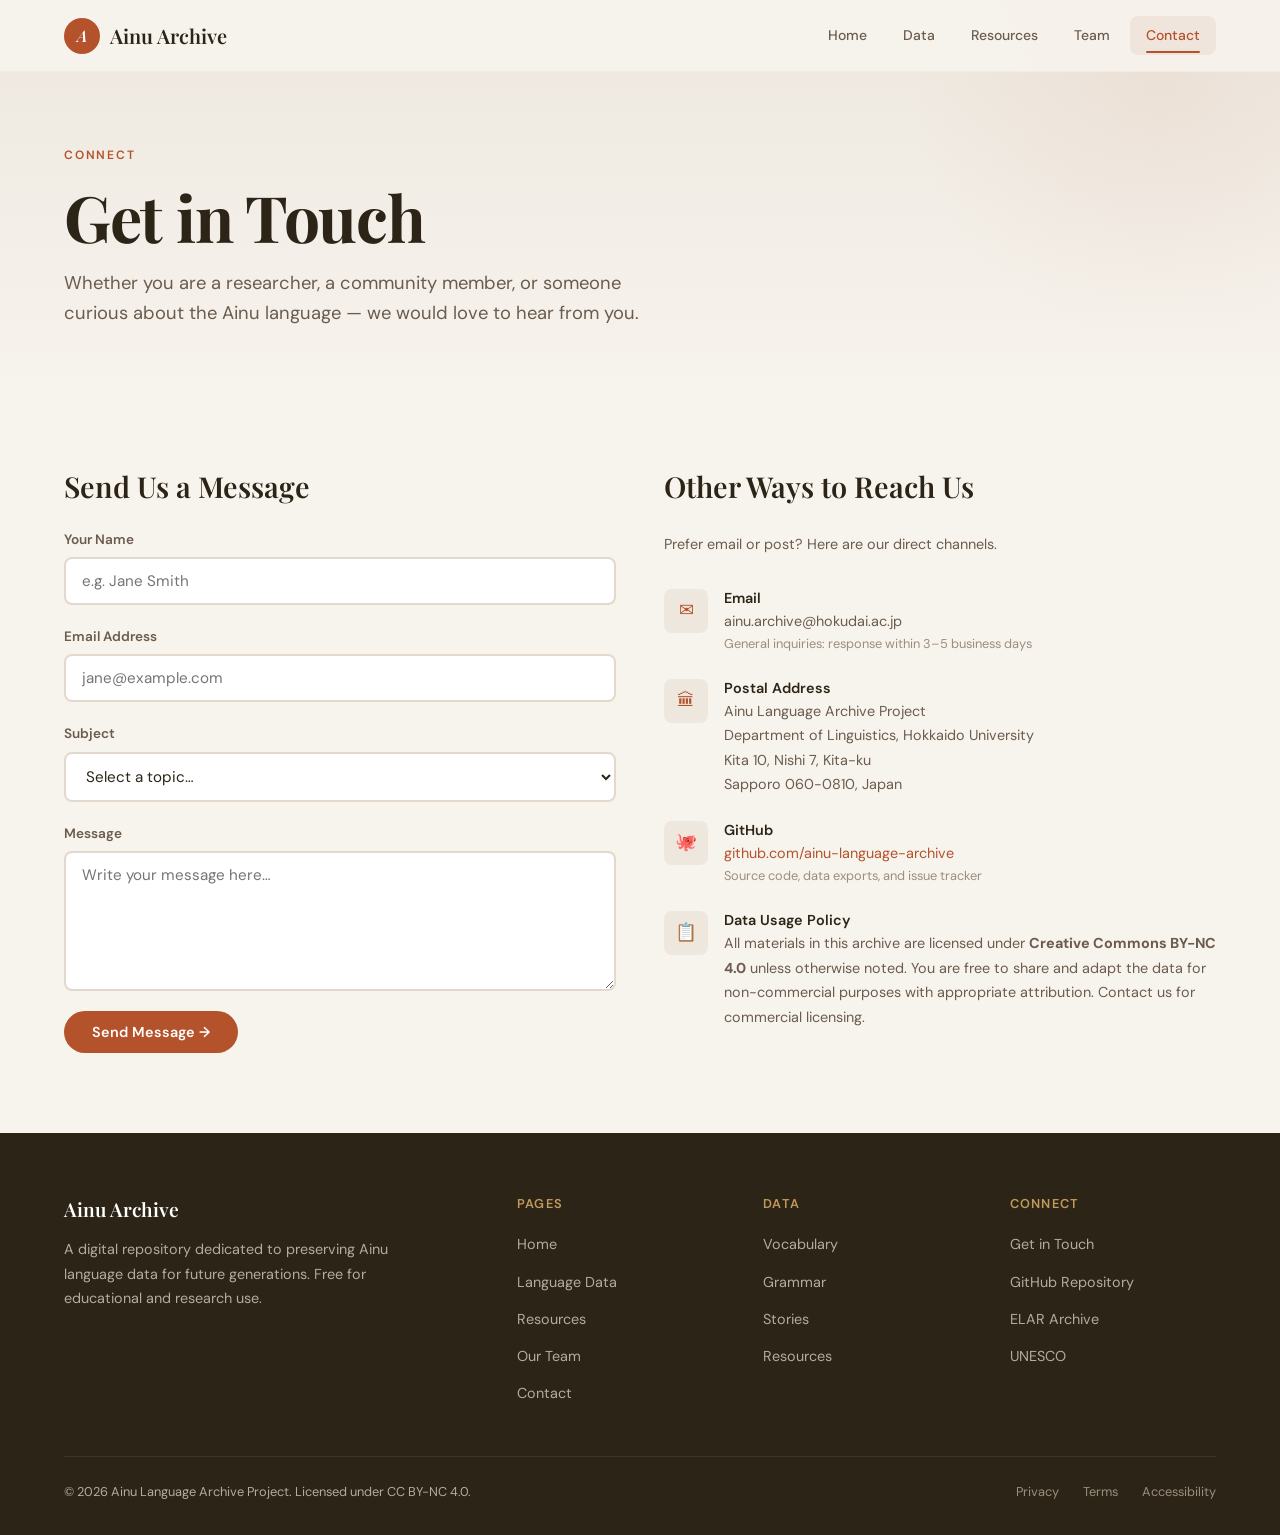
==== contact.html @ e093f1e3 "Add files via upload" ====
<!DOCTYPE html>
<html lang="en">
<head>
  <meta charset="UTF-8" />
  <meta name="viewport" content="width=device-width, initial-scale=1.0" />
  <title>Contact — Ainu Archive</title>
  <meta name="description" content="Get in touch with the Ainu Language Archive team for research inquiries, collaboration, or community engagement." />
  <link rel="stylesheet" href="css/style.css" />
  <link rel="icon" type="image/svg+xml" href="data:image/svg+xml,%3Csvg xmlns='http://www.w3.org/2000/svg' viewBox='0 0 36 36'%3E%3Ccircle cx='18' cy='18' r='18' fill='%23B4522C'/%3E%3Ctext x='18' y='24' text-anchor='middle' fill='white' font-size='18' font-family='serif' font-style='italic'%3EA%3C/text%3E%3C/svg%3E" />
</head>
<body>

  <!-- ========== NAVIGATION ========== -->
  <nav class="site-nav">
    <div class="nav-inner">
      <a href="index.html" class="nav-logo">
        <span class="nav-logo-icon">A</span>
        <span>Ainu Archive</span>
      </a>
      <button class="nav-hamburger" aria-label="Toggle navigation menu">
        <span></span><span></span><span></span>
      </button>
      <ul class="nav-links">
        <li><a href="index.html">Home</a></li>
        <li><a href="data.html">Data</a></li>
        <li><a href="resources.html">Resources</a></li>
        <li><a href="team.html">Team</a></li>
        <li><a href="contact.html" class="active">Contact</a></li>
      </ul>
    </div>
  </nav>

  <!-- ========== PAGE HEADER ========== -->
  <header class="page-header">
    <div class="container">
      <span class="section-label">Connect</span>
      <h1>Get in Touch</h1>
      <p>Whether you are a researcher, a community member, or someone curious about the Ainu language — we would love to hear from you.</p>
    </div>
  </header>

  <!-- ========== CONTACT SECTION ========== -->
  <section class="section">
    <div class="container">
      <div class="contact-grid">
        <!-- Contact Form -->
        <div class="fade-in">
          <h3 style="margin-bottom: 24px;">Send Us a Message</h3>
          <form class="contact-form">
            <div class="form-group">
              <label for="name">Your Name</label>
              <input type="text" id="name" name="name" placeholder="e.g. Jane Smith" required />
            </div>
            <div class="form-group">
              <label for="email">Email Address</label>
              <input type="email" id="email" name="email" placeholder="jane@example.com" required />
            </div>
            <div class="form-group">
              <label for="subject">Subject</label>
              <select id="subject" name="subject">
                <option value="">Select a topic…</option>
                <option value="research">Research Inquiry</option>
                <option value="data">Data Access / Contribution</option>
                <option value="community">Community Collaboration</option>
                <option value="education">Educational Use</option>
                <option value="media">Media / Press</option>
                <option value="other">Other</option>
              </select>
            </div>
            <div class="form-group">
              <label for="message">Message</label>
              <textarea id="message" name="message" placeholder="Write your message here…" required></textarea>
            </div>
            <button type="submit" class="btn btn-primary" style="align-self: flex-start;">
              Send Message →
            </button>
          </form>
        </div>

        <!-- Contact Info -->
        <div class="contact-info fade-in fade-in-delay-2">
          <h3 style="margin-bottom: 4px;">Other Ways to Reach Us</h3>
          <p style="color: var(--color-text-secondary); margin-bottom: 8px; font-size: 0.9rem;">
            Prefer email or post? Here are our direct channels.
          </p>

          <div class="contact-item">
            <div class="contact-item-icon">✉</div>
            <div>
              <h4>Email</h4>
              <p>ainu.archive@hokudai.ac.jp</p>
              <p style="font-size: 0.8rem; color: var(--color-text-muted);">General inquiries: response within 3–5 business days</p>
            </div>
          </div>

          <div class="contact-item">
            <div class="contact-item-icon">🏛</div>
            <div>
              <h4>Postal Address</h4>
              <p>
                Ainu Language Archive Project<br/>
                Department of Linguistics, Hokkaido University<br/>
                Kita 10, Nishi 7, Kita-ku<br/>
                Sapporo 060-0810, Japan
              </p>
            </div>
          </div>

          <div class="contact-item">
            <div class="contact-item-icon">🐙</div>
            <div>
              <h4>GitHub</h4>
              <p><a href="#">github.com/ainu-language-archive</a></p>
              <p style="font-size: 0.8rem; color: var(--color-text-muted);">Source code, data exports, and issue tracker</p>
            </div>
          </div>

          <div class="contact-item">
            <div class="contact-item-icon">📋</div>
            <div>
              <h4>Data Usage Policy</h4>
              <p style="font-size: 0.9rem;">
                All materials in this archive are licensed under
                <strong>Creative Commons BY-NC 4.0</strong> unless otherwise noted.
                You are free to share and adapt the data for non-commercial purposes
                with appropriate attribution. Contact us for commercial licensing.
              </p>
            </div>
          </div>
        </div>
      </div>
    </div>
  </section>

  <!-- ========== FOOTER ========== -->
  <footer class="site-footer">
    <div class="container">
      <div class="footer-grid">
        <div class="footer-brand">
          <div class="footer-logo">Ainu Archive</div>
          <p>A digital repository dedicated to preserving Ainu language data for future generations. Free for educational and research use.</p>
        </div>
        <div>
          <div class="footer-heading">Pages</div>
          <ul class="footer-links">
            <li><a href="index.html">Home</a></li>
            <li><a href="data.html">Language Data</a></li>
            <li><a href="resources.html">Resources</a></li>
            <li><a href="team.html">Our Team</a></li>
            <li><a href="contact.html">Contact</a></li>
          </ul>
        </div>
        <div>
          <div class="footer-heading">Data</div>
          <ul class="footer-links">
            <li><a href="data.html">Vocabulary</a></li>
            <li><a href="data.html">Grammar</a></li>
            <li><a href="data.html">Stories</a></li>
            <li><a href="resources.html">Resources</a></li>
          </ul>
        </div>
        <div>
          <div class="footer-heading">Connect</div>
          <ul class="footer-links">
            <li><a href="contact.html">Get in Touch</a></li>
            <li><a href="#">GitHub Repository</a></li>
            <li><a href="#">ELAR Archive</a></li>
            <li><a href="#">UNESCO</a></li>
          </ul>
        </div>
      </div>
      <div class="footer-bottom">
        <span>&copy; <span id="copyright-year">2026</span> Ainu Language Archive Project. Licensed under CC BY-NC 4.0.</span>
        <div class="footer-bottom-links">
          <a href="#">Privacy</a>
          <a href="#">Terms</a>
          <a href="#">Accessibility</a>
        </div>
      </div>
    </div>
  </footer>

  <script src="js/main.js"></script>
</body>
</html>
---- css/style.css ----
/* =============================================
   ECHOES OF A LIVING LANGUAGE — Design System
   Endangered Language Archive
   ============================================= */

/* --- Fonts --- */
@import url('https://fonts.googleapis.com/css2?family=Playfair+Display:ital,wght@0,400;0,500;0,600;0,700;1,400;1,500&family=DM+Sans:ital,opsz,wght@0,9..40,300;0,9..40,400;0,9..40,500;0,9..40,600;0,9..40,700;1,9..40,400&family=Noto+Serif+SC:wght@400;600&display=swap');

/* --- CSS Custom Properties --- */
:root {
  --color-bg: #F7F3ED;
  --color-bg-alt: #EDE7DE;
  --color-bg-card: #FFFFFF;
  --color-bg-dark: #2C2416;
  --color-text-primary: #2C2416;
  --color-text-secondary: #6B5C4E;
  --color-text-muted: #9C8E7E;
  --color-accent: #B4522C;
  --color-accent-dark: #8A3C1C;
  --color-accent-light: #E8C8B8;
  --color-gold: #C49A5C;
  --color-gold-light: #E8D5B8;
  --color-sage: #7A8D5A;
  --color-sage-light: #D3DFC4;
  --color-border: #E2D9CC;
  --color-border-light: #F0EBE3;
  --color-overlay: rgba(44, 36, 22, 0.6);
  --color-shadow: rgba(44, 36, 22, 0.08);

  --font-display: 'Playfair Display', Georgia, 'Times New Roman', serif;
  --font-body: 'DM Sans', -apple-system, BlinkMacSystemFont, 'Segoe UI', sans-serif;

  --max-width: 1200px;
  --max-width-narrow: 880px;
  --nav-height: 72px;
  --border-radius: 12px;
  --border-radius-sm: 8px;
  --transition: 0.3s cubic-bezier(0.4, 0, 0.2, 1);
}

/* --- Reset & Base --- */
*, *::before, *::after {
  margin: 0;
  padding: 0;
  box-sizing: border-box;
}

html {
  scroll-behavior: smooth;
  font-size: 16px;
}

body {
  font-family: var(--font-body);
  color: var(--color-text-primary);
  background-color: var(--color-bg);
  line-height: 1.7;
  -webkit-font-smoothing: antialiased;
  -moz-osx-font-smoothing: grayscale;
}

img {
  max-width: 100%;
  height: auto;
  display: block;
}

a {
  color: var(--color-accent);
  text-decoration: none;
  transition: color var(--transition);
}
a:hover {
  color: var(--color-accent-dark);
}

::selection {
  background: var(--color-accent-light);
  color: var(--color-text-primary);
}

/* --- Typography --- */
h1, h2, h3, h4, h5 {
  font-family: var(--font-display);
  font-weight: 600;
  line-height: 1.25;
  color: var(--color-text-primary);
}

h1 {
  font-size: clamp(2.5rem, 6vw, 4rem);
  font-weight: 700;
  letter-spacing: -0.02em;
}

h2 {
  font-size: clamp(1.8rem, 4vw, 2.8rem);
  letter-spacing: -0.01em;
}

h3 {
  font-size: clamp(1.3rem, 2.5vw, 1.8rem);
}

.section-label {
  display: inline-block;
  font-family: var(--font-body);
  font-size: 0.75rem;
  font-weight: 600;
  letter-spacing: 0.15em;
  text-transform: uppercase;
  color: var(--color-accent);
  margin-bottom: 0.75rem;
}

/* --- Layout --- */
.container {
  width: 100%;
  max-width: var(--max-width);
  margin: 0 auto;
  padding: 0 24px;
}

.container-narrow {
  width: 100%;
  max-width: var(--max-width-narrow);
  margin: 0 auto;
  padding: 0 24px;
}

.section {
  padding: 80px 0;
}

.section-alt {
  background-color: var(--color-bg-alt);
}

.section-dark {
  background-color: var(--color-bg-dark);
  color: #D4CEC6;
}

/* === NAVIGATION === */
.site-nav {
  position: fixed;
  top: 0;
  left: 0;
  right: 0;
  height: var(--nav-height);
  background: rgba(247, 243, 237, 0.92);
  backdrop-filter: blur(16px);
  -webkit-backdrop-filter: blur(16px);
  border-bottom: 1px solid var(--color-border-light);
  z-index: 1000;
  transition: box-shadow var(--transition);
}

.site-nav.scrolled {
  box-shadow: 0 2px 24px var(--color-shadow);
}

.nav-inner {
  max-width: var(--max-width);
  margin: 0 auto;
  padding: 0 24px;
  height: 100%;
  display: flex;
  align-items: center;
  justify-content: space-between;
}

.nav-logo {
  display: flex;
  align-items: center;
  gap: 10px;
  font-family: var(--font-display);
  font-size: 1.25rem;
  font-weight: 600;
  color: var(--color-text-primary);
  text-decoration: none;
}

.nav-logo-icon {
  width: 36px;
  height: 36px;
  background: var(--color-accent);
  border-radius: 50%;
  display: flex;
  align-items: center;
  justify-content: center;
  color: white;
  font-size: 1rem;
  font-family: var(--font-display);
  font-style: italic;
}

.nav-links {
  display: flex;
  align-items: center;
  gap: 4px;
  list-style: none;
}

.nav-links a {
  display: block;
  padding: 8px 16px;
  font-size: 0.875rem;
  font-weight: 500;
  color: var(--color-text-secondary);
  border-radius: var(--border-radius-sm);
  transition: all var(--transition);
  text-decoration: none;
  position: relative;
}

.nav-links a:hover,
.nav-links a.active {
  color: var(--color-accent);
  background: rgba(180, 82, 44, 0.08);
}

.nav-links a.active::after {
  content: '';
  position: absolute;
  bottom: 2px;
  left: 16px;
  right: 16px;
  height: 2px;
  background: var(--color-accent);
  border-radius: 1px;
}

.nav-hamburger {
  display: none;
  flex-direction: column;
  gap: 5px;
  cursor: pointer;
  padding: 4px;
  background: none;
  border: none;
}

.nav-hamburger span {
  display: block;
  width: 24px;
  height: 2px;
  background: var(--color-text-primary);
  border-radius: 2px;
  transition: all var(--transition);
}

/* === BUTTONS === */
.btn {
  display: inline-flex;
  align-items: center;
  gap: 8px;
  padding: 12px 28px;
  font-family: var(--font-body);
  font-size: 0.9rem;
  font-weight: 600;
  border: none;
  border-radius: 50px;
  cursor: pointer;
  transition: all var(--transition);
  text-decoration: none;
}

.btn-primary {
  background: var(--color-accent);
  color: white;
}
.btn-primary:hover {
  background: var(--color-accent-dark);
  color: white;
  transform: translateY(-2px);
  box-shadow: 0 8px 24px rgba(180, 82, 44, 0.3);
}

.btn-outline {
  background: transparent;
  color: var(--color-accent);
  border: 2px solid var(--color-accent);
}
.btn-outline:hover {
  background: var(--color-accent);
  color: white;
  transform: translateY(-2px);
}

.btn-ghost {
  background: transparent;
  color: var(--color-text-secondary);
  padding: 8px 16px;
}
.btn-ghost:hover {
  background: rgba(44, 36, 22, 0.06);
  color: var(--color-text-primary);
}

/* === PAGE HEADER === */
.page-header {
  padding: 140px 0 60px;
  background: linear-gradient(180deg, var(--color-bg-alt) 0%, var(--color-bg) 100%);
  position: relative;
  overflow: hidden;
}

.page-header::before {
  content: '';
  position: absolute;
  top: -40%;
  right: -10%;
  width: 500px;
  height: 500px;
  background: radial-gradient(circle, rgba(180, 82, 44, 0.06) 0%, transparent 70%);
  border-radius: 50%;
  pointer-events: none;
}

.page-header h1 {
  margin-bottom: 12px;
}

.page-header p {
  font-size: 1.15rem;
  color: var(--color-text-secondary);
  max-width: 600px;
  line-height: 1.6;
}

/* === HOME PAGE === */

/* Hero */
.hero {
  position: relative;
  min-height: 100vh;
  display: flex;
  align-items: center;
  padding: 120px 0 80px;
  overflow: hidden;
  background: linear-gradient(135deg, #2C2416 0%, #3D322B 40%, #4A3B30 100%);
}

.hero-overlay {
  position: absolute;
  inset: 0;
  background:
    radial-gradient(ellipse at 20% 50%, rgba(180, 82, 44, 0.15) 0%, transparent 50%),
    radial-gradient(ellipse at 80% 30%, rgba(196, 154, 92, 0.1) 0%, transparent 50%),
    radial-gradient(ellipse at 50% 80%, rgba(122, 141, 90, 0.08) 0%, transparent 40%);
  pointer-events: none;
}

.hero-pattern {
  position: absolute;
  inset: 0;
  opacity: 0.04;
  background-image:
    repeating-linear-gradient(0deg, transparent, transparent 40px, rgba(255,255,255,0.1) 40px, rgba(255,255,255,0.1) 41px),
    repeating-linear-gradient(90deg, transparent, transparent 40px, rgba(255,255,255,0.1) 40px, rgba(255,255,255,0.1) 41px);
  pointer-events: none;
}

.hero-content {
  position: relative;
  z-index: 1;
}

.hero-badge {
  display: inline-flex;
  align-items: center;
  gap: 8px;
  padding: 6px 16px;
  background: rgba(196, 154, 92, 0.15);
  border: 1px solid rgba(196, 154, 92, 0.3);
  border-radius: 50px;
  font-size: 0.8rem;
  font-weight: 500;
  color: var(--color-gold);
  margin-bottom: 24px;
}

.hero-badge-dot {
  width: 6px;
  height: 6px;
  background: var(--color-gold);
  border-radius: 50%;
  animation: pulse-dot 2s ease-in-out infinite;
}

@keyframes pulse-dot {
  0%, 100% { opacity: 0.4; }
  50% { opacity: 1; }
}

.hero h1 {
  color: white;
  margin-bottom: 8px;
}

.hero-subtitle {
  font-family: var(--font-display);
  font-size: clamp(1.1rem, 2vw, 1.4rem);
  font-style: italic;
  color: var(--color-gold);
  margin-bottom: 24px;
}

.hero-description {
  font-size: 1.1rem;
  color: #B5ABA0;
  max-width: 600px;
  line-height: 1.7;
  margin-bottom: 40px;
}

.hero-actions {
  display: flex;
  flex-wrap: wrap;
  gap: 16px;
  align-items: center;
}

.hero-stats {
  display: grid;
  grid-template-columns: repeat(4, 1fr);
  gap: 24px;
  margin-top: 80px;
  padding-top: 48px;
  border-top: 1px solid rgba(255, 255, 255, 0.1);
}

.hero-stat {
  text-align: center;
}

.hero-stat-number {
  font-family: var(--font-display);
  font-size: clamp(2rem, 4vw, 3rem);
  font-weight: 700;
  color: white;
  line-height: 1.1;
}

.hero-stat-label {
  font-size: 0.85rem;
  color: #9C8E7E;
  margin-top: 4px;
}

/* Hero Audio visual */
.hero-audio-viz {
  position: absolute;
  right: 5%;
  top: 50%;
  transform: translateY(-50%);
  display: flex;
  gap: 4px;
  align-items: center;
  height: 200px;
  opacity: 0.3;
}

.hero-audio-bar {
  width: 4px;
  background: var(--color-gold);
  border-radius: 2px;
  animation: audio-bar 2s ease-in-out infinite;
}

.hero-audio-bar:nth-child(1) { height: 40%; animation-delay: 0s; }
.hero-audio-bar:nth-child(2) { height: 70%; animation-delay: 0.2s; }
.hero-audio-bar:nth-child(3) { height: 30%; animation-delay: 0.4s; }
.hero-audio-bar:nth-child(4) { height: 90%; animation-delay: 0.1s; }
.hero-audio-bar:nth-child(5) { height: 50%; animation-delay: 0.3s; }
.hero-audio-bar:nth-child(6) { height: 80%; animation-delay: 0.15s; }
.hero-audio-bar:nth-child(7) { height: 35%; animation-delay: 0.5s; }
.hero-audio-bar:nth-child(8) { height: 65%; animation-delay: 0.25s; }

@keyframes audio-bar {
  0%, 100% { transform: scaleY(0.6); opacity: 0.5; }
  50% { transform: scaleY(1); opacity: 1; }
}

/* About Section */
.about-grid {
  display: grid;
  grid-template-columns: 1fr 1fr;
  gap: 60px;
  align-items: center;
}

.about-text h2 {
  margin-bottom: 20px;
}

.about-text p {
  color: var(--color-text-secondary);
  margin-bottom: 16px;
  line-height: 1.8;
}

.about-image {
  position: relative;
}

.about-image-placeholder {
  width: 100%;
  aspect-ratio: 4/3;
  background: var(--color-bg-alt);
  border-radius: var(--border-radius);
  display: flex;
  flex-direction: column;
  align-items: center;
  justify-content: center;
  color: var(--color-text-muted);
  font-size: 0.9rem;
  overflow: hidden;
  position: relative;
}

.about-image-placeholder .placeholder-icon {
  font-size: 3rem;
  margin-bottom: 12px;
  opacity: 0.4;
}

.about-image-placeholder .placeholder-label {
  opacity: 0.5;
}

/* Map Section */
.map-container {
  width: 100%;
  height: 480px;
  background: var(--color-bg-alt);
  border-radius: var(--border-radius);
  overflow: hidden;
  position: relative;
}

.map-fallback {
  width: 100%;
  height: 100%;
  display: flex;
  flex-direction: column;
  align-items: center;
  justify-content: center;
  color: var(--color-text-muted);
  padding: 40px;
  text-align: center;
  position: relative;
  background:
    radial-gradient(ellipse at 30% 40%, rgba(180, 82, 44, 0.06) 0%, transparent 50%),
    radial-gradient(ellipse at 70% 60%, rgba(122, 141, 90, 0.06) 0%, transparent 50%);
}

.map-fallback svg {
  width: 80px;
  height: 80px;
  opacity: 0.2;
  margin-bottom: 16px;
  color: var(--color-text-primary);
}

.map-pin {
  position: absolute;
  width: 16px;
  height: 16px;
  background: var(--color-accent);
  border: 3px solid white;
  border-radius: 50%;
  box-shadow: 0 2px 8px rgba(0,0,0,0.15);
  animation: map-pin-pulse 2s ease-in-out infinite;
}

.map-pin::after {
  content: attr(data-label);
  position: absolute;
  top: 100%;
  left: 50%;
  transform: translateX(-50%);
  margin-top: 6px;
  white-space: nowrap;
  font-size: 0.75rem;
  font-weight: 600;
  color: var(--color-text-primary);
  background: white;
  padding: 2px 10px;
  border-radius: 4px;
  box-shadow: 0 2px 8px rgba(0,0,0,0.1);
}

@keyframes map-pin-pulse {
  0%, 100% { box-shadow: 0 2px 8px rgba(0,0,0,0.15); }
  50% { box-shadow: 0 2px 16px rgba(180, 82, 44, 0.5); }
}

/* Photo Gallery */
.gallery-grid {
  display: grid;
  grid-template-columns: repeat(3, 1fr);
  gap: 16px;
}

.gallery-item {
  aspect-ratio: 4/3;
  background: var(--color-bg-alt);
  border-radius: var(--border-radius-sm);
  overflow: hidden;
  position: relative;
  cursor: pointer;
  transition: transform var(--transition);
}

.gallery-item:hover {
  transform: scale(1.02);
}

.gallery-item:nth-child(2) {
  grid-column: span 2;
  aspect-ratio: 2/1;
}

.gallery-placeholder {
  width: 100%;
  height: 100%;
  display: flex;
  flex-direction: column;
  align-items: center;
  justify-content: center;
  color: var(--color-text-muted);
  font-size: 0.85rem;
  gap: 8px;
  background: linear-gradient(135deg, var(--color-bg-alt), var(--color-border-light));
}

.gallery-placeholder .icon {
  font-size: 2rem;
  opacity: 0.3;
}

.gallery-overlay {
  position: absolute;
  inset: 0;
  background: linear-gradient(0deg, rgba(44,36,22,0.6) 0%, transparent 50%);
  display: flex;
  align-items: flex-end;
  padding: 16px;
  opacity: 0;
  transition: opacity var(--transition);
}

.gallery-item:hover .gallery-overlay {
  opacity: 1;
}

.gallery-overlay span {
  color: white;
  font-size: 0.85rem;
  font-weight: 500;
}

/* === DATA PAGE === */

/* Tab Navigation */
.tab-nav {
  display: flex;
  gap: 0;
  border-bottom: 2px solid var(--color-border);
  margin-bottom: 40px;
}

.tab-btn {
  padding: 14px 28px;
  font-family: var(--font-body);
  font-size: 0.9rem;
  font-weight: 600;
  color: var(--color-text-muted);
  background: none;
  border: none;
  cursor: pointer;
  position: relative;
  transition: all var(--transition);
}

.tab-btn:hover {
  color: var(--color-text-secondary);
}

.tab-btn.active {
  color: var(--color-accent);
}

.tab-btn.active::after {
  content: '';
  position: absolute;
  bottom: -2px;
  left: 28px;
  right: 28px;
  height: 2px;
  background: var(--color-accent);
  border-radius: 1px;
}

.tab-content {
  display: none;
}

.tab-content.active {
  display: block;
  animation: fadeIn 0.4s ease;
}

/* Search Bar */
.search-bar {
  position: relative;
  margin-bottom: 32px;
}

.search-bar input {
  width: 100%;
  padding: 14px 20px 14px 48px;
  font-family: var(--font-body);
  font-size: 0.95rem;
  color: var(--color-text-primary);
  background: white;
  border: 2px solid var(--color-border);
  border-radius: var(--border-radius);
  outline: none;
  transition: border-color var(--transition);
}

.search-bar input:focus {
  border-color: var(--color-accent);
}

.search-bar .search-icon {
  position: absolute;
  left: 16px;
  top: 50%;
  transform: translateY(-50%);
  color: var(--color-text-muted);
  font-size: 1.1rem;
  pointer-events: none;
}

/* Vocabulary Cards */
.vocab-grid {
  display: grid;
  grid-template-columns: repeat(auto-fill, minmax(280px, 1fr));
  gap: 12px;
}

.vocab-card {
  display: flex;
  align-items: center;
  gap: 16px;
  padding: 16px 20px;
  background: var(--color-bg-card);
  border: 1px solid var(--color-border-light);
  border-radius: var(--border-radius);
  transition: all var(--transition);
  cursor: pointer;
}

.vocab-card:hover {
  border-color: var(--color-accent-light);
  box-shadow: 0 4px 16px var(--color-shadow);
  transform: translateY(-2px);
}

.vocab-audio-btn {
  width: 40px;
  height: 40px;
  flex-shrink: 0;
  border-radius: 50%;
  border: none;
  background: var(--color-bg-alt);
  color: var(--color-accent);
  font-size: 1rem;
  cursor: pointer;
  display: flex;
  align-items: center;
  justify-content: center;
  transition: all var(--transition);
}

.vocab-audio-btn:hover {
  background: var(--color-accent);
  color: white;
}

.vocab-audio-btn.playing {
  background: var(--color-accent);
  color: white;
  animation: audio-btn-glow 0.8s ease-in-out infinite;
}

@keyframes audio-btn-glow {
  0%, 100% { box-shadow: 0 0 0 0 rgba(180, 82, 44, 0.4); }
  50% { box-shadow: 0 0 0 8px rgba(180, 82, 44, 0); }
}

.vocab-word {
  font-size: 1.15rem;
  font-weight: 600;
  color: var(--color-text-primary);
  line-height: 1.3;
}

.vocab-ipa {
  font-size: 0.85rem;
  color: var(--color-text-muted);
  font-family: 'Times New Roman', serif;
}

.vocab-translation {
  font-size: 0.9rem;
  color: var(--color-text-secondary);
}

.vocab-info {
  flex: 1;
  min-width: 0;
}

.vocab-info-top {
  display: flex;
  align-items: baseline;
  gap: 12px;
  margin-bottom: 2px;
}

/* Grammar Sentence Cards */
.sentence-card {
  padding: 24px;
  background: var(--color-bg-card);
  border: 1px solid var(--color-border-light);
  border-radius: var(--border-radius);
  margin-bottom: 16px;
  transition: all var(--transition);
}

.sentence-card:hover {
  border-color: var(--color-border);
  box-shadow: 0 4px 16px var(--color-shadow);
}

.sentence-line {
  font-family: var(--font-display);
  font-size: 1.1rem;
  color: var(--color-text-primary);
  margin-bottom: 4px;
  font-style: italic;
}

.sentence-gloss {
  font-size: 0.9rem;
  color: var(--color-text-secondary);
  word-spacing: 0.15em;
  margin-bottom: 4px;
}

.sentence-gloss em {
  font-style: normal;
  color: var(--color-text-muted);
  font-size: 0.8rem;
}

.sentence-translation {
  font-size: 0.95rem;
  color: var(--color-text-secondary);
  padding-top: 8px;
  border-top: 1px solid var(--color-border-light);
}

.sentence-audio-btn {
  display: inline-flex;
  align-items: center;
  gap: 8px;
  padding: 6px 16px;
  margin-bottom: 12px;
  font-size: 0.8rem;
  font-weight: 500;
  color: var(--color-accent);
  background: rgba(180, 82, 44, 0.08);
  border: none;
  border-radius: 50px;
  cursor: pointer;
  transition: all var(--transition);
}

.sentence-audio-btn:hover {
  background: var(--color-accent);
  color: white;
}

/* Story Cards */
.story-card {
  background: var(--color-bg-card);
  border: 1px solid var(--color-border-light);
  border-radius: var(--border-radius);
  overflow: hidden;
  margin-bottom: 24px;
  transition: all var(--transition);
}

.story-card:hover {
  box-shadow: 0 4px 24px var(--color-shadow);
}

.story-header {
  padding: 24px 24px 16px;
  display: flex;
  align-items: flex-start;
  justify-content: space-between;
  gap: 16px;
}

.story-title {
  font-family: var(--font-display);
  font-size: 1.25rem;
  font-weight: 600;
}

.story-meta {
  font-size: 0.8rem;
  color: var(--color-text-muted);
}

.story-body {
  padding: 0 24px 24px;
}

.story-ipa {
  font-size: 0.95rem;
  color: var(--color-text-primary);
  line-height: 1.8;
  margin-bottom: 12px;
}

.story-translation {
  font-size: 0.9rem;
  color: var(--color-text-secondary);
  line-height: 1.7;
}

.story-audio-row {
  display: flex;
  gap: 8px;
  align-items: center;
  padding: 12px 24px;
  background: var(--color-bg-alt);
}

.story-audio-row .play-btn {
  width: 32px;
  height: 32px;
  border-radius: 50%;
  border: none;
  background: var(--color-accent);
  color: white;
  font-size: 0.75rem;
  cursor: pointer;
  display: flex;
  align-items: center;
  justify-content: center;
  transition: all var(--transition);
}

.story-audio-row .play-btn:hover {
  transform: scale(1.1);
}

.story-audio-progress {
  flex: 1;
  height: 4px;
  background: var(--color-border);
  border-radius: 2px;
  overflow: hidden;
}

.story-audio-progress-bar {
  height: 100%;
  background: var(--color-accent);
  border-radius: 2px;
  width: 0%;
  transition: width 0.1s linear;
}

.story-audio-time {
  font-size: 0.75rem;
  color: var(--color-text-muted);
  min-width: 36px;
  text-align: right;
}

/* === RESOURCES PAGE === */
.resources-grid {
  display: grid;
  grid-template-columns: repeat(auto-fill, minmax(300px, 1fr));
  gap: 24px;
}

.resource-card {
  background: var(--color-bg-card);
  border: 1px solid var(--color-border-light);
  border-radius: var(--border-radius);
  padding: 32px 28px;
  transition: all var(--transition);
}

.resource-card:hover {
  border-color: var(--color-border);
  box-shadow: 0 4px 20px var(--color-shadow);
  transform: translateY(-3px);
}

.resource-icon {
  width: 48px;
  height: 48px;
  border-radius: var(--border-radius-sm);
  background: var(--color-bg-alt);
  display: flex;
  align-items: center;
  justify-content: center;
  font-size: 1.3rem;
  margin-bottom: 16px;
  color: var(--color-accent);
}

.resource-card h3 {
  margin-bottom: 8px;
  font-size: 1.15rem;
}

.resource-card p {
  color: var(--color-text-secondary);
  font-size: 0.9rem;
  line-height: 1.6;
  margin-bottom: 16px;
}

.resource-tag {
  display: inline-block;
  padding: 4px 12px;
  font-size: 0.75rem;
  font-weight: 500;
  background: var(--color-sage-light);
  color: var(--color-sage);
  border-radius: 50px;
}

/* === TEAM PAGE === */
.team-grid {
  display: grid;
  grid-template-columns: repeat(auto-fill, minmax(260px, 1fr));
  gap: 32px;
}

.team-card {
  text-align: center;
  padding: 32px 24px 28px;
  background: var(--color-bg-card);
  border: 1px solid var(--color-border-light);
  border-radius: var(--border-radius);
  transition: all var(--transition);
}

.team-card:hover {
  border-color: var(--color-border);
  box-shadow: 0 8px 28px var(--color-shadow);
  transform: translateY(-4px);
}

.team-avatar {
  width: 96px;
  height: 96px;
  border-radius: 50%;
  background: var(--color-bg-alt);
  margin: 0 auto 20px;
  display: flex;
  align-items: center;
  justify-content: center;
  font-size: 2.5rem;
  color: var(--color-text-muted);
  overflow: hidden;
}

.team-name {
  font-family: var(--font-display);
  font-size: 1.15rem;
  font-weight: 600;
  margin-bottom: 4px;
}

.team-role {
  font-size: 0.85rem;
  color: var(--color-accent);
  font-weight: 500;
  margin-bottom: 12px;
}

.team-bio {
  font-size: 0.85rem;
  color: var(--color-text-secondary);
  line-height: 1.6;
}

/* === CONTACT PAGE === */
.contact-grid {
  display: grid;
  grid-template-columns: 1fr 1fr;
  gap: 48px;
  align-items: start;
}

.contact-form {
  display: flex;
  flex-direction: column;
  gap: 20px;
}

.form-group {
  display: flex;
  flex-direction: column;
  gap: 6px;
}

.form-group label {
  font-size: 0.85rem;
  font-weight: 600;
  color: var(--color-text-secondary);
}

.form-group input,
.form-group textarea,
.form-group select {
  padding: 12px 16px;
  font-family: var(--font-body);
  font-size: 0.95rem;
  color: var(--color-text-primary);
  background: white;
  border: 2px solid var(--color-border);
  border-radius: var(--border-radius-sm);
  outline: none;
  transition: border-color var(--transition);
}

.form-group input:focus,
.form-group textarea:focus {
  border-color: var(--color-accent);
}

.form-group textarea {
  min-height: 140px;
  resize: vertical;
}

.contact-info {
  display: flex;
  flex-direction: column;
  gap: 24px;
}

.contact-item {
  display: flex;
  gap: 16px;
  align-items: flex-start;
}

.contact-item-icon {
  width: 44px;
  height: 44px;
  flex-shrink: 0;
  background: var(--color-bg-alt);
  border-radius: var(--border-radius-sm);
  display: flex;
  align-items: center;
  justify-content: center;
  font-size: 1.1rem;
  color: var(--color-accent);
}

.contact-item h4 {
  font-family: var(--font-body);
  font-size: 0.9rem;
  font-weight: 600;
  margin-bottom: 2px;
}

.contact-item p {
  font-size: 0.9rem;
  color: var(--color-text-secondary);
}

/* === FOOTER === */
.site-footer {
  background: var(--color-bg-dark);
  color: #B5ABA0;
  padding: 60px 0 32px;
}

.footer-grid {
  display: grid;
  grid-template-columns: 2fr 1fr 1fr 1fr;
  gap: 40px;
  margin-bottom: 40px;
}

.footer-brand p {
  font-size: 0.9rem;
  line-height: 1.7;
  margin-top: 12px;
  max-width: 360px;
}

.footer-logo {
  font-family: var(--font-display);
  font-size: 1.2rem;
  font-weight: 600;
  color: white;
}

.footer-heading {
  font-family: var(--font-body);
  font-size: 0.8rem;
  font-weight: 600;
  letter-spacing: 0.1em;
  text-transform: uppercase;
  color: var(--color-gold);
  margin-bottom: 16px;
}

.footer-links {
  list-style: none;
}

.footer-links li {
  margin-bottom: 10px;
}

.footer-links a {
  font-size: 0.9rem;
  color: #B5ABA0;
  transition: color var(--transition);
}

.footer-links a:hover {
  color: var(--color-gold);
}

.footer-bottom {
  padding-top: 24px;
  border-top: 1px solid rgba(255, 255, 255, 0.08);
  display: flex;
  justify-content: space-between;
  align-items: center;
  font-size: 0.8rem;
}

.footer-bottom-links {
  display: flex;
  gap: 24px;
}

.footer-bottom-links a {
  color: #9C8E7E;
  font-size: 0.8rem;
}

.footer-bottom-links a:hover {
  color: var(--color-gold);
}

/* === ANIMATIONS === */
@keyframes fadeIn {
  from { opacity: 0; transform: translateY(12px); }
  to { opacity: 1; transform: translateY(0); }
}

@keyframes fadeInUp {
  from { opacity: 0; transform: translateY(30px); }
  to { opacity: 1; transform: translateY(0); }
}

.fade-in {
  opacity: 0;
  transform: translateY(20px);
  transition: opacity 0.6s ease, transform 0.6s ease;
}

.fade-in.visible {
  opacity: 1;
  transform: translateY(0);
}

.fade-in-delay-1 { transition-delay: 0.1s; }
.fade-in-delay-2 { transition-delay: 0.2s; }
.fade-in-delay-3 { transition-delay: 0.3s; }
.fade-in-delay-4 { transition-delay: 0.4s; }

/* === IPA SPECIAL STYLING === */
.ipa {
  font-family: 'Times New Roman', 'Charis SIL', 'Doulos SIL', serif;
  font-style: italic;
  letter-spacing: 0.02em;
}

/* === GLOSS ABBREVIATIONS === */
.gloss-abbr {
  cursor: help;
  border-bottom: 1px dotted var(--color-border);
}

/* === RESPONSIVE === */
@media (max-width: 1024px) {
  .about-grid {
    grid-template-columns: 1fr;
    gap: 40px;
  }

  .footer-grid {
    grid-template-columns: 1fr 1fr;
  }

  .contact-grid {
    grid-template-columns: 1fr;
  }

  .hero-stats {
    grid-template-columns: repeat(2, 1fr);
    gap: 32px;
  }
}

@media (max-width: 768px) {
  :root {
    --nav-height: 64px;
  }

  .nav-links {
    position: fixed;
    top: var(--nav-height);
    left: 0;
    right: 0;
    background: rgba(247, 243, 237, 0.98);
    backdrop-filter: blur(16px);
    flex-direction: column;
    padding: 16px;
    gap: 4px;
    border-bottom: 1px solid var(--color-border-light);
    transform: translateY(-100%);
    opacity: 0;
    pointer-events: none;
    transition: all var(--transition);
  }

  .nav-links.open {
    transform: translateY(0);
    opacity: 1;
    pointer-events: all;
  }

  .nav-links a {
    width: 100%;
    padding: 12px 16px;
  }

  .nav-links a.active::after {
    display: none;
  }

  .nav-hamburger {
    display: flex;
  }

  .gallery-grid {
    grid-template-columns: 1fr 1fr;
  }

  .gallery-item:nth-child(2) {
    grid-column: span 2;
  }

  .hero-stats {
    grid-template-columns: repeat(2, 1fr);
    gap: 24px;
    margin-top: 48px;
  }

  .section {
    padding: 56px 0;
  }

  .page-header {
    padding: 100px 0 40px;
  }

  .footer-grid {
    grid-template-columns: 1fr;
    gap: 32px;
  }

  .footer-bottom {
    flex-direction: column;
    gap: 12px;
    text-align: center;
  }

  .resources-grid {
    grid-template-columns: 1fr;
  }

  .team-grid {
    grid-template-columns: repeat(2, 1fr);
    gap: 16px;
  }

  .hero-audio-viz {
    display: none;
  }
}

@media (max-width: 480px) {
  .team-grid {
    grid-template-columns: 1fr;
  }

  .gallery-grid {
    grid-template-columns: 1fr;
  }

  .gallery-item:nth-child(2) {
    grid-column: auto;
    aspect-ratio: 4/3;
  }

  .vocab-grid {
    grid-template-columns: 1fr;
  }

  .tab-btn {
    padding: 10px 16px;
    font-size: 0.8rem;
  }
}
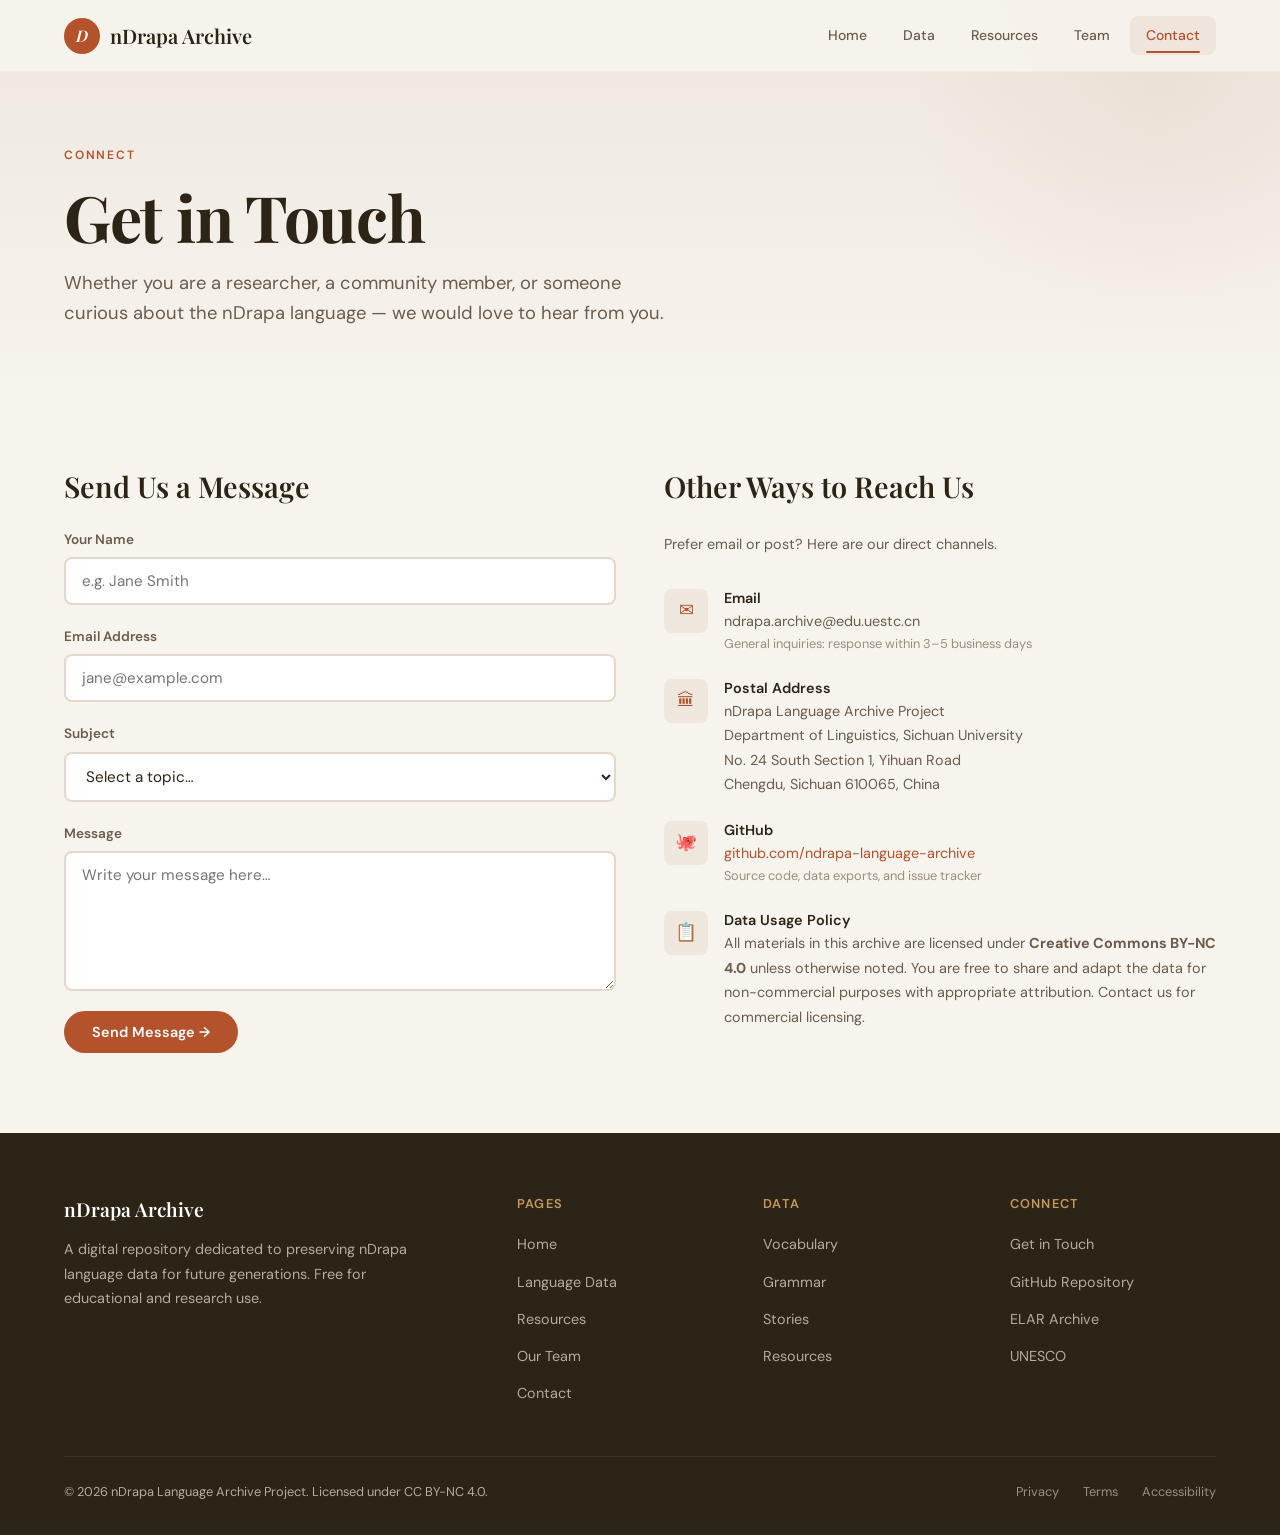
==== commit 2427a29a: "Add files via upload" ====
--- a/contact.html
+++ b/contact.html
@@ -3,10 +3,10 @@
 <head>
   <meta charset="UTF-8" />
   <meta name="viewport" content="width=device-width, initial-scale=1.0" />
-  <title>Contact — Ainu Archive</title>
-  <meta name="description" content="Get in touch with the Ainu Language Archive team for research inquiries, collaboration, or community engagement." />
+  <title>Contact — nDrapa Archive</title>
+  <meta name="description" content="Get in touch with the nDrapa Language Archive team for research inquiries, collaboration, or community engagement." />
   <link rel="stylesheet" href="css/style.css" />
-  <link rel="icon" type="image/svg+xml" href="data:image/svg+xml,%3Csvg xmlns='http://www.w3.org/2000/svg' viewBox='0 0 36 36'%3E%3Ccircle cx='18' cy='18' r='18' fill='%23B4522C'/%3E%3Ctext x='18' y='24' text-anchor='middle' fill='white' font-size='18' font-family='serif' font-style='italic'%3EA%3C/text%3E%3C/svg%3E" />
+  <link rel="icon" type="image/svg+xml" href="data:image/svg+xml,%3Csvg xmlns='http://www.w3.org/2000/svg' viewBox='0 0 36 36'%3E%3Ccircle cx='18' cy='18' r='18' fill='%23B4522C'/%3E%3Ctext x='18' y='24' text-anchor='middle' fill='white' font-size='18' font-family='serif' font-style='italic'%3ED%3C/text%3E%3C/svg%3E" />
 </head>
 <body>
 
@@ -14,8 +14,8 @@
   <nav class="site-nav">
     <div class="nav-inner">
       <a href="index.html" class="nav-logo">
-        <span class="nav-logo-icon">A</span>
-        <span>Ainu Archive</span>
+        <span class="nav-logo-icon">D</span>
+        <span>nDrapa Archive</span>
       </a>
       <button class="nav-hamburger" aria-label="Toggle navigation menu">
         <span></span><span></span><span></span>
@@ -35,7 +35,7 @@
     <div class="container">
       <span class="section-label">Connect</span>
       <h1>Get in Touch</h1>
-      <p>Whether you are a researcher, a community member, or someone curious about the Ainu language — we would love to hear from you.</p>
+      <p>Whether you are a researcher, a community member, or someone curious about the nDrapa language — we would love to hear from you.</p>
     </div>
   </header>
 
@@ -88,7 +88,7 @@
             <div class="contact-item-icon">✉</div>
             <div>
               <h4>Email</h4>
-              <p>ainu.archive@hokudai.ac.jp</p>
+              <p>ndrapa.archive@edu.uestc.cn</p>
               <p style="font-size: 0.8rem; color: var(--color-text-muted);">General inquiries: response within 3–5 business days</p>
             </div>
           </div>
@@ -98,10 +98,10 @@
             <div>
               <h4>Postal Address</h4>
               <p>
-                Ainu Language Archive Project<br/>
-                Department of Linguistics, Hokkaido University<br/>
-                Kita 10, Nishi 7, Kita-ku<br/>
-                Sapporo 060-0810, Japan
+                nDrapa Language Archive Project<br/>
+                Department of Linguistics, Sichuan University<br/>
+                No. 24 South Section 1, Yihuan Road<br/>
+                Chengdu, Sichuan 610065, China
               </p>
             </div>
           </div>
@@ -110,7 +110,7 @@
             <div class="contact-item-icon">🐙</div>
             <div>
               <h4>GitHub</h4>
-              <p><a href="#">github.com/ainu-language-archive</a></p>
+              <p><a href="#">github.com/ndrapa-language-archive</a></p>
               <p style="font-size: 0.8rem; color: var(--color-text-muted);">Source code, data exports, and issue tracker</p>
             </div>
           </div>
@@ -137,8 +137,8 @@
     <div class="container">
       <div class="footer-grid">
         <div class="footer-brand">
-          <div class="footer-logo">Ainu Archive</div>
-          <p>A digital repository dedicated to preserving Ainu language data for future generations. Free for educational and research use.</p>
+          <div class="footer-logo">nDrapa Archive</div>
+          <p>A digital repository dedicated to preserving nDrapa language data for future generations. Free for educational and research use.</p>
         </div>
         <div>
           <div class="footer-heading">Pages</div>
@@ -170,7 +170,7 @@
         </div>
       </div>
       <div class="footer-bottom">
-        <span>&copy; <span id="copyright-year">2026</span> Ainu Language Archive Project. Licensed under CC BY-NC 4.0.</span>
+        <span>&copy; <span id="copyright-year">2026</span> nDrapa Language Archive Project. Licensed under CC BY-NC 4.0.</span>
         <div class="footer-bottom-links">
           <a href="#">Privacy</a>
           <a href="#">Terms</a>
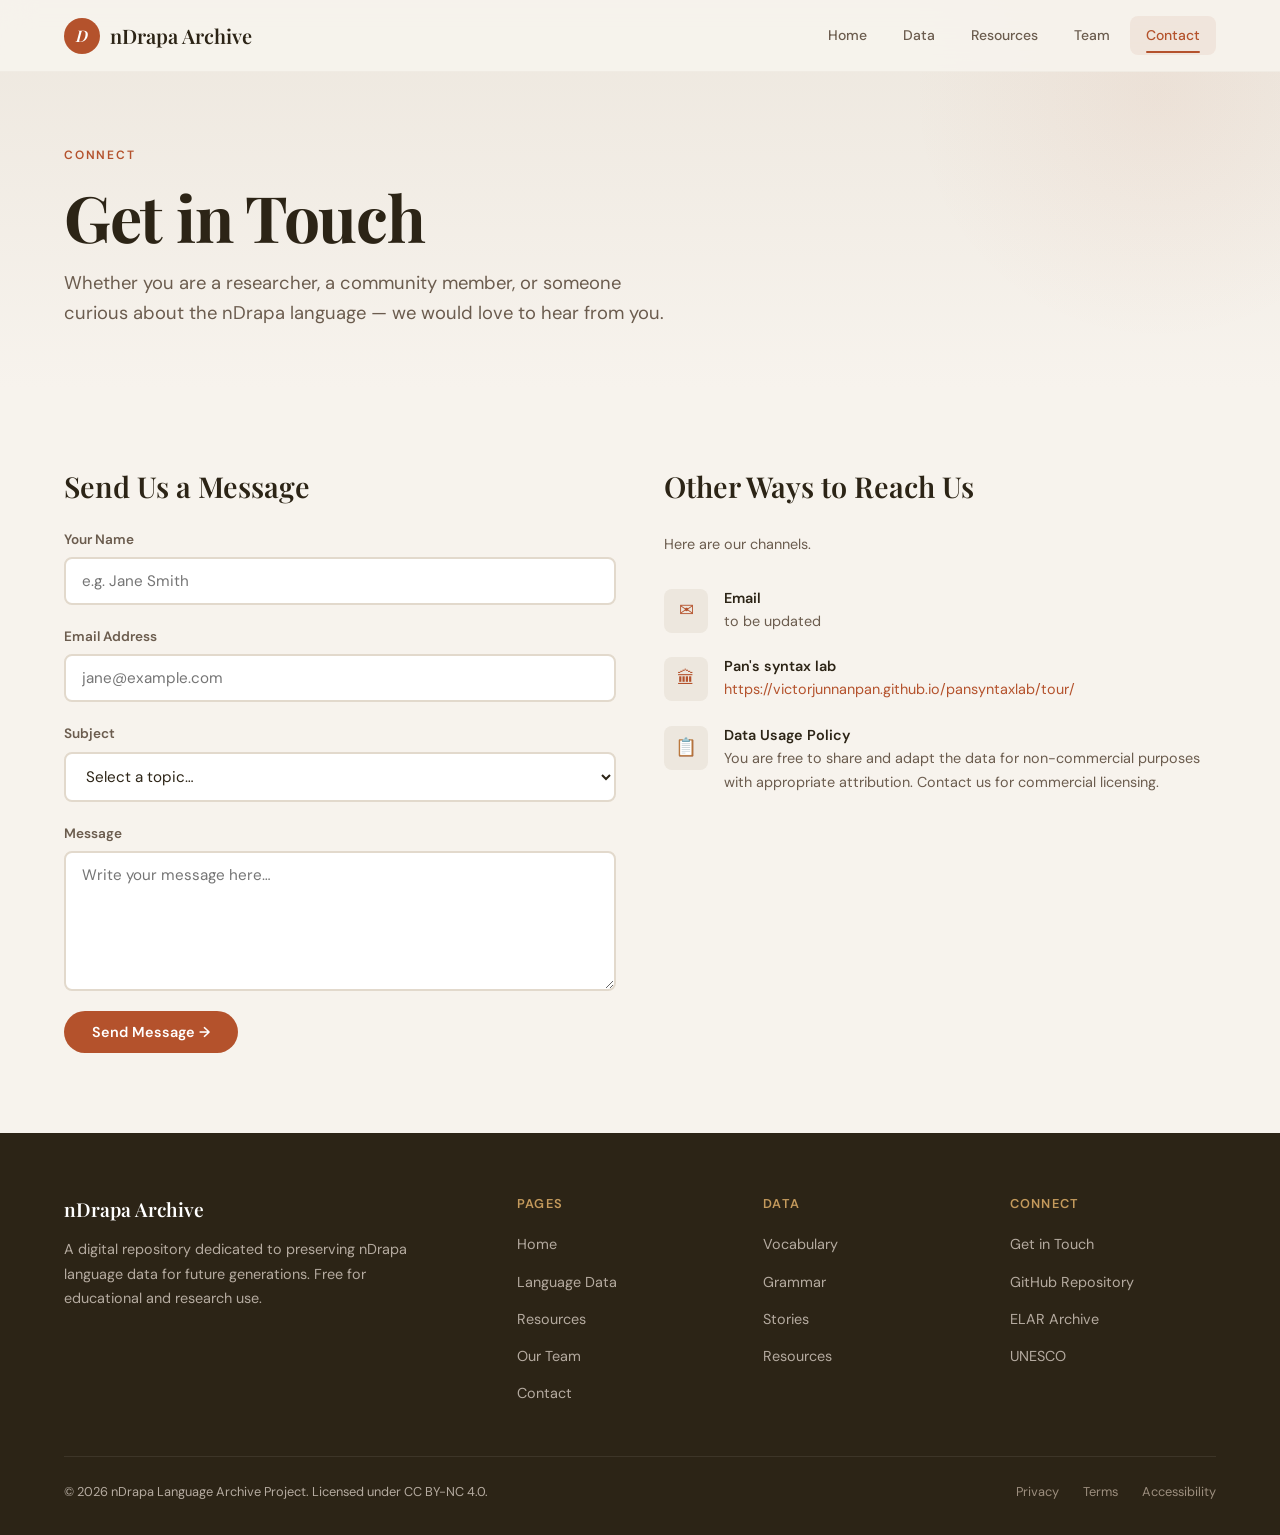
==== commit 1c2af050: "Update contact.html" ====
--- a/contact.html
+++ b/contact.html
@@ -81,37 +81,24 @@
         <div class="contact-info fade-in fade-in-delay-2">
           <h3 style="margin-bottom: 4px;">Other Ways to Reach Us</h3>
           <p style="color: var(--color-text-secondary); margin-bottom: 8px; font-size: 0.9rem;">
-            Prefer email or post? Here are our direct channels.
+            Here are our channels.
           </p>
 
           <div class="contact-item">
             <div class="contact-item-icon">✉</div>
             <div>
               <h4>Email</h4>
-              <p>ndrapa.archive@edu.uestc.cn</p>
-              <p style="font-size: 0.8rem; color: var(--color-text-muted);">General inquiries: response within 3–5 business days</p>
+              <p>to be updated</p>
             </div>
           </div>
+
 
           <div class="contact-item">
             <div class="contact-item-icon">🏛</div>
             <div>
-              <h4>Postal Address</h4>
-              <p>
-                nDrapa Language Archive Project<br/>
-                Department of Linguistics, Sichuan University<br/>
-                No. 24 South Section 1, Yihuan Road<br/>
-                Chengdu, Sichuan 610065, China
-              </p>
-            </div>
-          </div>
-
-          <div class="contact-item">
-            <div class="contact-item-icon">🐙</div>
-            <div>
-              <h4>GitHub</h4>
-              <p><a href="#">github.com/ndrapa-language-archive</a></p>
-              <p style="font-size: 0.8rem; color: var(--color-text-muted);">Source code, data exports, and issue tracker</p>
+              <h4>Pan's syntax lab</h4>
+              <p><a href="#">https://victorjunnanpan.github.io/pansyntaxlab/tour/</a></p>
+              <p style="font-size: 0.8rem; color: var(--color-text-muted);"></p>
             </div>
           </div>
 
@@ -120,8 +107,6 @@
             <div>
               <h4>Data Usage Policy</h4>
               <p style="font-size: 0.9rem;">
-                All materials in this archive are licensed under
-                <strong>Creative Commons BY-NC 4.0</strong> unless otherwise noted.
                 You are free to share and adapt the data for non-commercial purposes
                 with appropriate attribution. Contact us for commercial licensing.
               </p>
